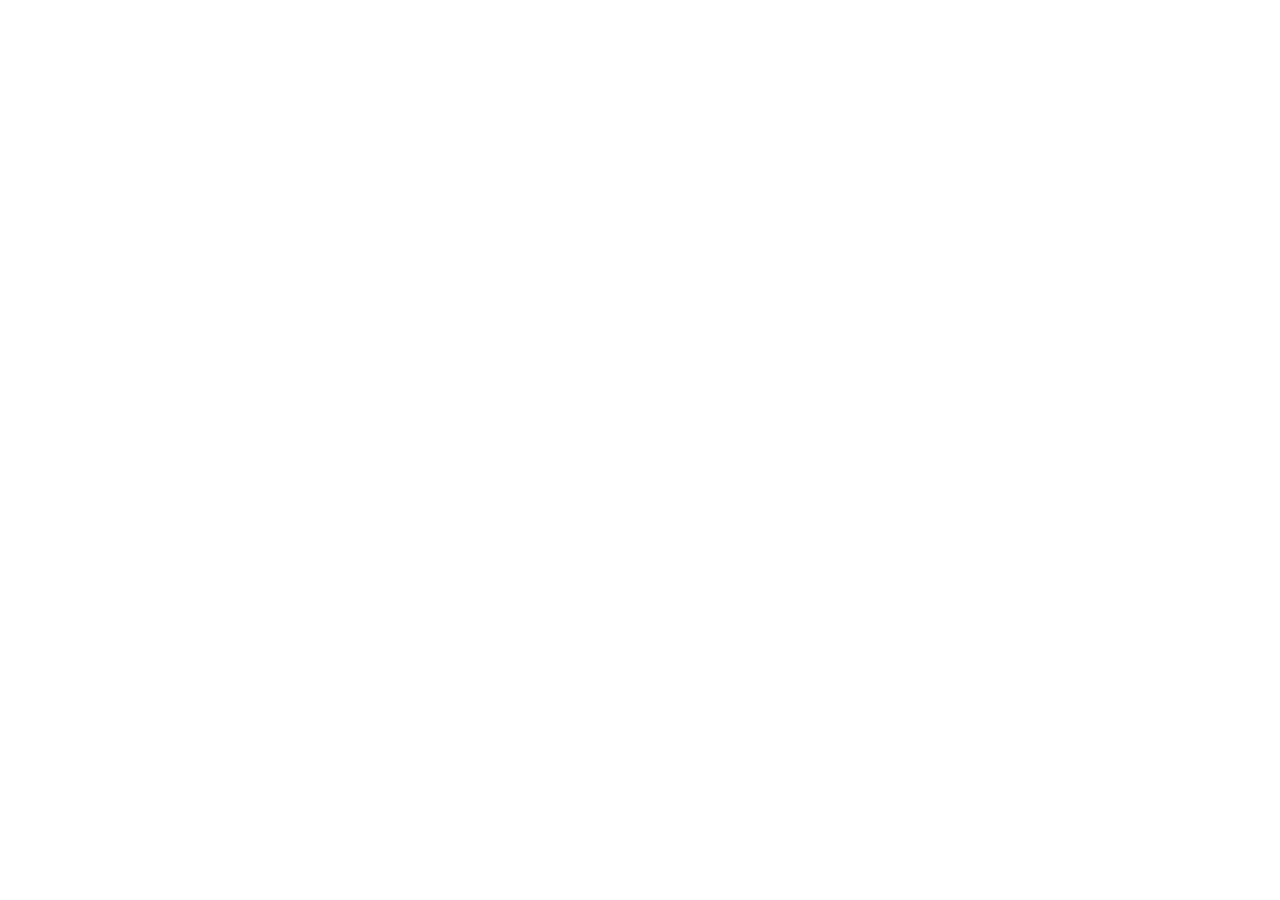
==== experiment/simulation/index.html @ b86c7300 "Initial commit" ====
<!DOCTYPE html>
<html>
<head>
	<!-- Add CSS at the head of HTML file -->
    <link rel="stylesheet" href="./css/main.css">
</head>
<body>
		<!-- Your code goes here-->

	<!-- Add JS at the bottom of HTML file --> 
        <script src="./js/main.js"></script>
</body>
</html>
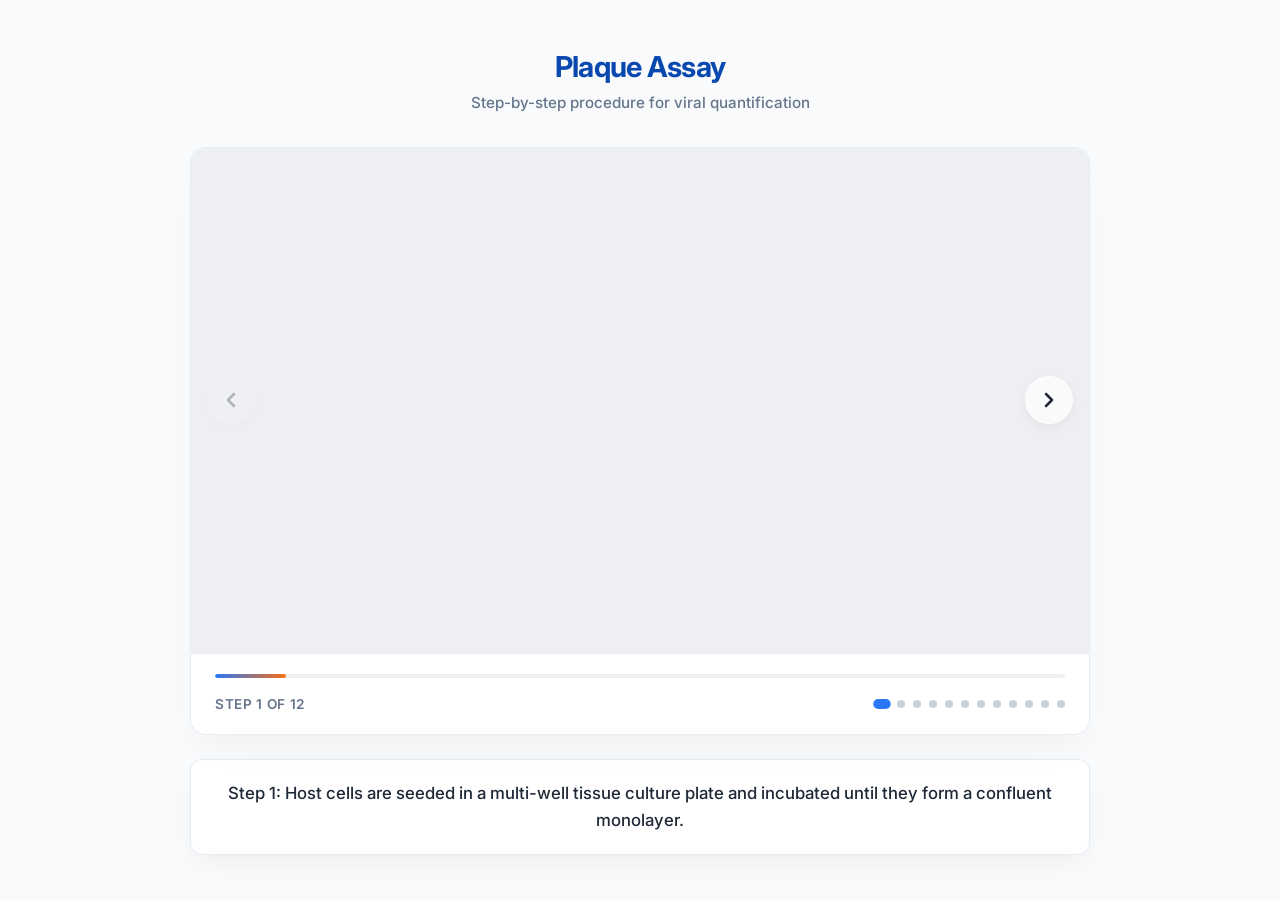
==== commit 1b52b745: "feat: develop plaque assay simulation layout, descriptors, and logic" ====
--- a/experiment/simulation/index.html
+++ b/experiment/simulation/index.html
@@ -1,13 +1,57 @@
 <!DOCTYPE html>
-<html>
+<html lang="en">
 <head>
-	<!-- Add CSS at the head of HTML file -->
+    <meta charset="UTF-8">
+    <meta name="viewport" content="width=device-width, initial-scale=1.0">
+    <title>Plaque Assay Simulation</title>
+    <!-- Add Google Font for premium typography -->
+    <link href="https://fonts.googleapis.com/css2?family=Inter:wght@400;500;600;700&display=swap" rel="stylesheet">
     <link rel="stylesheet" href="./css/main.css">
 </head>
 <body>
-		<!-- Your code goes here-->
+    <div class="simulation-container">
+        <header class="sim-header">
+            <h2>Plaque Assay</h2>
+            <p>Step-by-step procedure for viral quantification</p>
+        </header>
 
-	<!-- Add JS at the bottom of HTML file --> 
-        <script src="./js/main.js"></script>
+        <div class="media-card">
+            <div class="media-wrapper">
+                <!-- Media Elements (Video slider) -->
+                <video id="sliderVideo" class="slider-media" controls muted>
+                    Your browser does not support the video tag.
+                </video>
+
+                <!-- Navigation Overlay Controls -->
+                <button id="prevBtn" class="nav-btn prev" aria-label="Previous step">
+                    <svg width="24" height="24" viewBox="0 0 24 24" fill="none" stroke="currentColor" stroke-width="2.5" stroke-linecap="round" stroke-linejoin="round"><polyline points="15 18 9 12 15 6"></polyline></svg>
+                </button>
+                <button id="nextBtn" class="nav-btn next" aria-label="Next step">
+                    <svg width="24" height="24" viewBox="0 0 24 24" fill="none" stroke="currentColor" stroke-width="2.5" stroke-linecap="round" stroke-linejoin="round"><polyline points="9 18 15 12 9 6"></polyline></svg>
+                </button>
+            </div>
+
+            <!-- Footer Controls & Progress -->
+            <div class="media-footer">
+                <div class="progress-bar-container">
+                    <div id="progressBar" class="progress-bar"></div>
+                </div>
+                <div class="footer-row">
+                    <span id="stepCounter" class="step-counter">Step 1 of 12</span>
+                    <div id="indicators" class="slider-indicators"></div>
+                </div>
+            </div>
+        </div>
+
+        <div class="caption-card">
+            <div id="slideCaption" class="slide-caption">
+                <!-- Caption injected via JS -->
+            </div>
+        </div>
+    </div>
+
+    <!-- Script at the bottom -->
+    <script src="./js/main.js"></script>
+    <script src="../assets/js/iframeResize.js"></script>
 </body>
 </html>
--- a/experiment/simulation/css/main.css
+++ b/experiment/simulation/css/main.css
@@ -0,0 +1,264 @@
+/* Design System Tokens */
+:root {
+    --primary: hsl(217, 91%, 56%);
+    --primary-hover: hsl(217, 91%, 46%);
+    --accent: hsl(24, 94%, 53%);
+    --bg-surface: rgba(255, 255, 255, 0.85);
+    --bg-canvas: hsl(210, 40%, 98%);
+    --text-main: hsl(215, 28%, 17%);
+    --text-muted: hsl(215, 16%, 47%);
+    --border-glass: rgba(226, 232, 240, 0.8);
+    --shadow-soft: 0 10px 30px -10px rgba(0, 0, 0, 0.08);
+    --shadow-card: 0 20px 40px -15px rgba(0, 0, 0, 0.06);
+    --radius-lg: 16px;
+    --radius-md: 12px;
+    --transition-smooth: all 0.3s cubic-bezier(0.4, 0, 0.2, 1);
+}
+
+/* Reset and Base Styles */
+* {
+    box-sizing: border-box;
+    margin: 0;
+    padding: 0;
+}
+
+body {
+    font-family: 'Inter', -apple-system, BlinkMacSystemFont, "Segoe UI", Roboto, sans-serif;
+    background-color: var(--bg-canvas);
+    color: var(--text-main);
+    line-height: 1.5;
+    padding: 1.5rem;
+    display: flex;
+    justify-content: center;
+    align-items: center;
+    min-height: 100vh;
+}
+
+/* Main Container */
+.simulation-container {
+    max-width: 900px;
+    width: 100%;
+    display: flex;
+    flex-direction: column;
+    gap: 1.5rem;
+}
+
+/* Header */
+.sim-header {
+    text-align: center;
+    margin-bottom: 0.5rem;
+}
+
+.sim-header h2 {
+    font-size: 1.8rem;
+    font-weight: 700;
+    color: hsl(217, 91%, 36%);
+    letter-spacing: -0.025em;
+    margin-bottom: 0.25rem;
+}
+
+.sim-header p {
+    color: var(--text-muted);
+    font-size: 0.95rem;
+    font-weight: 500;
+}
+
+/* Media Card (The Main Container) */
+.media-card {
+    background: var(--bg-surface);
+    backdrop-filter: blur(16px);
+    -webkit-backdrop-filter: blur(16px);
+    border: 1px solid var(--border-glass);
+    border-radius: var(--radius-lg);
+    box-shadow: var(--shadow-card);
+    overflow: hidden;
+    display: flex;
+    flex-direction: column;
+}
+
+/* Aspect-Ratio Wrapper */
+.media-wrapper {
+    position: relative;
+    width: 100%;
+    aspect-ratio: 16 / 9;
+    background-color: hsl(220, 14%, 94%);
+    display: flex;
+    justify-content: center;
+    align-items: center;
+    overflow: hidden;
+}
+
+/* Media Elements */
+.slider-media {
+    width: 100%;
+    height: 100%;
+    object-fit: contain;
+    transition: opacity 0.4s ease-in-out, transform 0.4s ease-in-out;
+}
+
+.slider-media.fade-out {
+    opacity: 0;
+    transform: scale(0.98);
+}
+
+/* Glassmorphism Navigation Controls */
+.nav-btn {
+    position: absolute;
+    top: 50%;
+    transform: translateY(-50%);
+    width: 48px;
+    height: 48px;
+    border-radius: 50%;
+    border: 1px solid rgba(255, 255, 255, 0.4);
+    background: rgba(255, 255, 255, 0.7);
+    backdrop-filter: blur(8px);
+    -webkit-backdrop-filter: blur(8px);
+    color: var(--text-main);
+    cursor: pointer;
+    display: flex;
+    justify-content: center;
+    align-items: center;
+    box-shadow: 0 4px 12px rgba(0, 0, 0, 0.05);
+    transition: var(--transition-smooth);
+    z-index: 10;
+}
+
+.nav-btn:hover:not(:disabled) {
+    background: white;
+    color: var(--primary);
+    box-shadow: 0 8px 20px rgba(0, 0, 0, 0.1);
+    transform: translateY(-50%) scale(1.05);
+}
+
+.nav-btn:active:not(:disabled) {
+    transform: translateY(-50%) scale(0.95);
+}
+
+.nav-btn:disabled {
+    opacity: 0.3;
+    cursor: not-allowed;
+    background: rgba(255, 255, 255, 0.3);
+}
+
+.nav-btn.prev {
+    left: 16px;
+}
+
+.nav-btn.next {
+    right: 16px;
+}
+
+.nav-btn svg {
+    transition: transform 0.2s ease;
+}
+
+.nav-btn.prev:hover svg {
+    transform: translateX(-2px);
+}
+
+.nav-btn.next:hover svg {
+    transform: translateX(2px);
+}
+
+/* Footer & Progress Info */
+.media-footer {
+    padding: 1.25rem 1.5rem;
+    background: white;
+    display: flex;
+    flex-direction: column;
+    gap: 1rem;
+    border-top: 1px solid var(--border-glass);
+}
+
+/* Progress Bar */
+.progress-bar-container {
+    width: 100%;
+    height: 4px;
+    background: hsl(210, 20%, 94%);
+    border-radius: 2px;
+    overflow: hidden;
+}
+
+.progress-bar {
+    height: 100%;
+    width: 8.33%;
+    background: linear-gradient(90deg, var(--primary), var(--accent));
+    border-radius: 2px;
+    transition: width 0.4s cubic-bezier(0.4, 0, 0.2, 1);
+}
+
+.footer-row {
+    display: flex;
+    justify-content: space-between;
+    align-items: center;
+}
+
+.step-counter {
+    font-size: 0.85rem;
+    font-weight: 600;
+    color: var(--text-muted);
+    text-transform: uppercase;
+    letter-spacing: 0.05em;
+}
+
+/* Dot Indicators */
+.slider-indicators {
+    display: flex;
+    gap: 8px;
+    flex-wrap: wrap;
+    justify-content: flex-end;
+}
+
+.dot {
+    width: 8px;
+    height: 8px;
+    border-radius: 50%;
+    background: hsl(210, 16%, 82%);
+    cursor: pointer;
+    transition: var(--transition-smooth);
+}
+
+.dot:hover {
+    background: var(--primary);
+    transform: scale(1.1);
+}
+
+.dot.active {
+    background: var(--primary);
+    transform: scale(1.25);
+    width: 14px;
+    border-radius: 4px;
+}
+
+/* Caption Card */
+.caption-card {
+    background: white;
+    border: 1px solid var(--border-glass);
+    border-radius: var(--radius-md);
+    box-shadow: var(--shadow-soft);
+    padding: 1.25rem 1.5rem;
+    min-height: 80px;
+    display: flex;
+    align-items: center;
+    justify-content: center;
+}
+
+.slide-caption {
+    font-size: 1.05rem;
+    font-weight: 500;
+    color: var(--text-main);
+    text-align: center;
+    line-height: 1.6;
+    animation: textFadeIn 0.4s ease forwards;
+}
+
+@keyframes textFadeIn {
+    from {
+        opacity: 0;
+        transform: translateY(4px);
+    }
+    to {
+        opacity: 1;
+        transform: translateY(0);
+    }
+}
